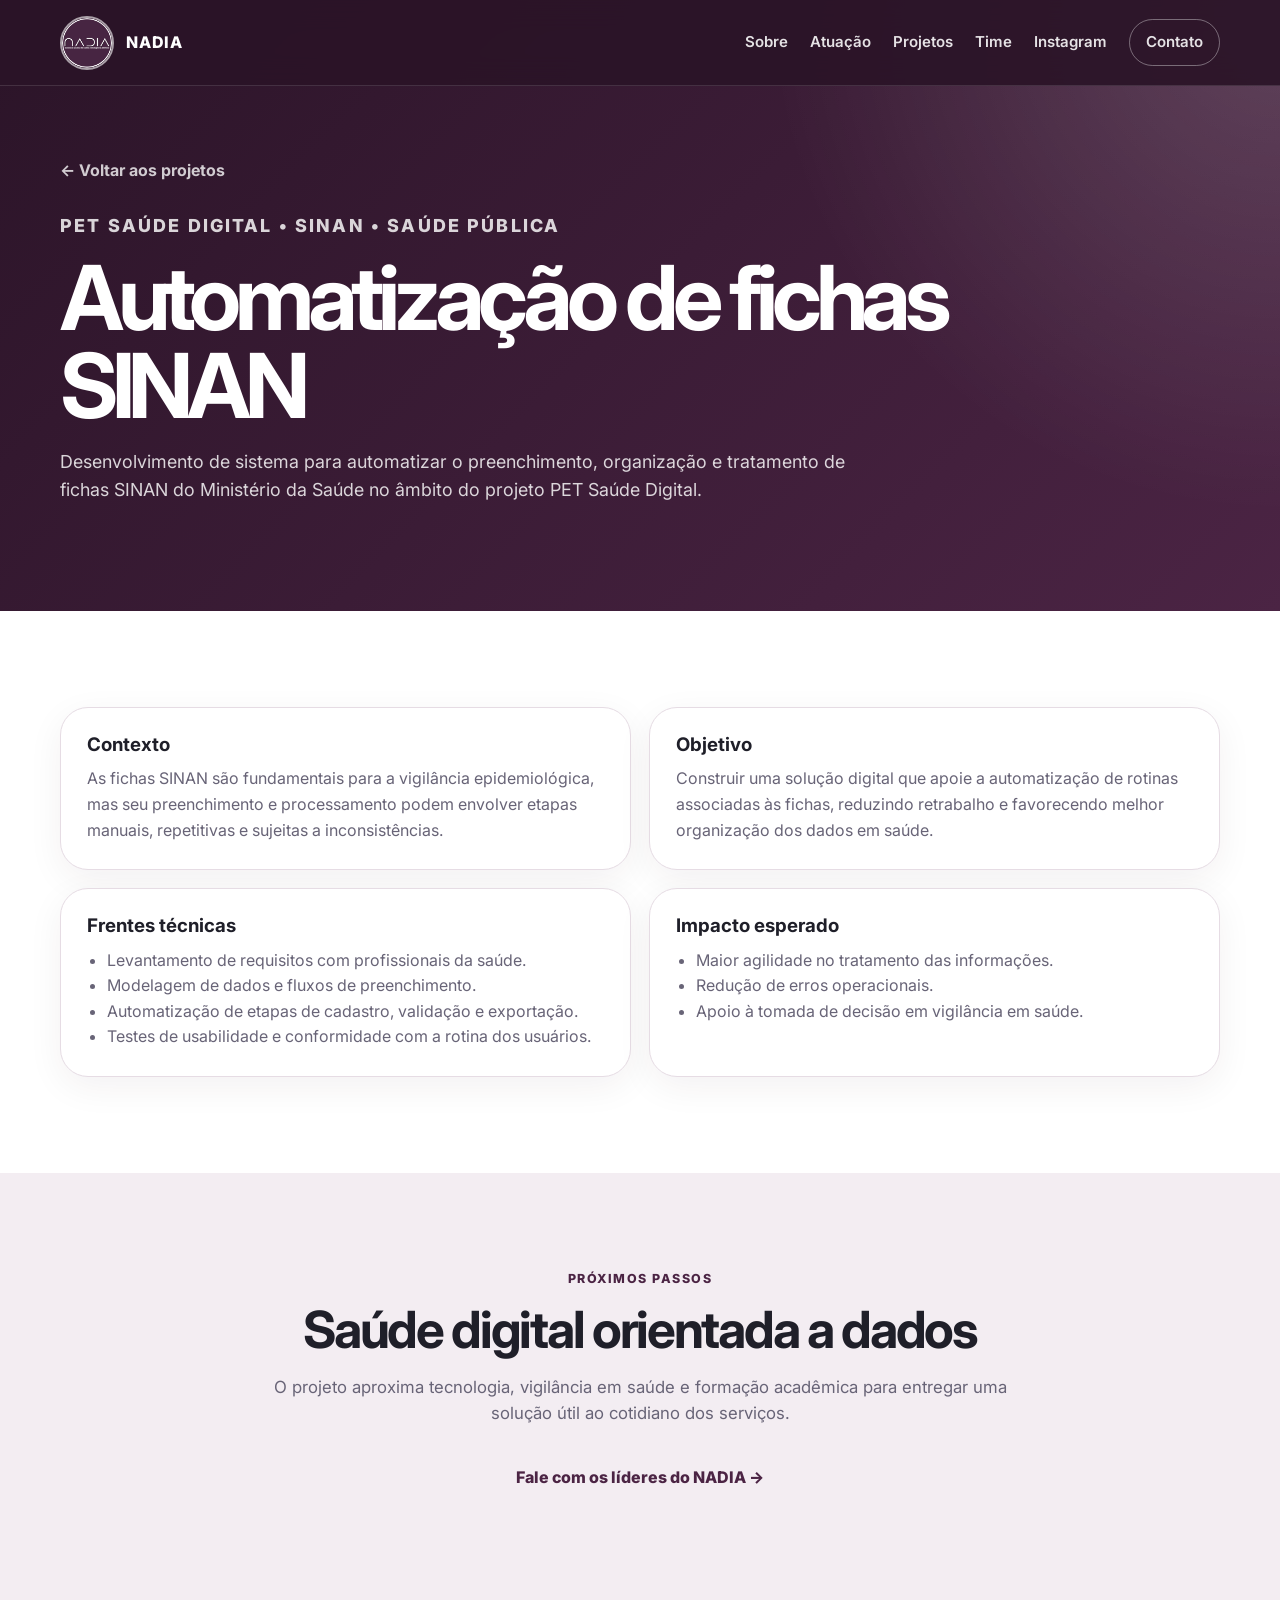
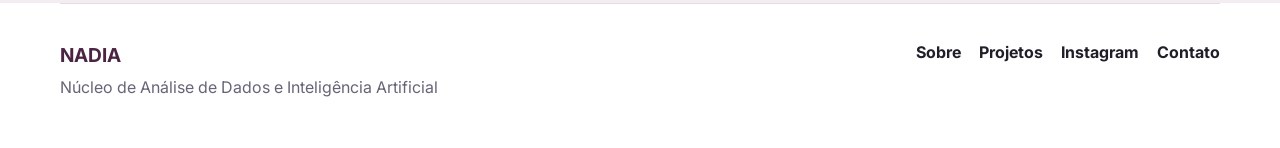
==== projetos/automatizacao-sinan.html @ a777f763 "versão inicial do site do grupo de pesquisa" ====
<!DOCTYPE html>
<html lang="pt-BR">
<head>
  <meta charset="UTF-8" />
  <meta name="viewport" content="width=device-width, initial-scale=1.0" />
  <meta name="description" content="Projeto do NADIA: sistema para automatizar fichas SINAN no PET Saúde Digital." />
  <title>Automatização de fichas SINAN | NADIA</title>
  <link rel="preconnect" href="https://fonts.googleapis.com">
  <link rel="preconnect" href="https://fonts.gstatic.com" crossorigin>
  <link href="https://fonts.googleapis.com/css2?family=Inter:wght@400;500;600;700;800&display=swap" rel="stylesheet">
  <link rel="stylesheet" href="../styles.css" />
</head>
<body class="project-page">
  <header class="site-header">
    <nav class="navbar" aria-label="Navegação principal">
      <a class="brand" href="../index.html#topo" aria-label="Página inicial NADIA">
        <img src="../assets/nadia-logo.png" alt="Logomarca do NADIA" />
        <span>NADIA</span>
      </a>
      <button class="menu-toggle" aria-label="Abrir menu" aria-expanded="false">☰</button>
      <div class="nav-links">
        <a href="../index.html#sobre">Sobre</a>
        <a href="../index.html#atuacao">Atuação</a>
        <a href="../index.html#projetos">Projetos</a>
        <a href="../index.html#time">Time</a>
        <a href="https://www.instagram.com/nadia.ufsm/" target="_blank" rel="noopener">Instagram</a>
        <a href="../index.html#contato" class="nav-cta">Contato</a>
      </div>
    </nav>
    <section class="project-hero">
      <a class="breadcrumb" href="../index.html#projetos">← Voltar aos projetos</a>
      <p class="eyebrow">PET Saúde Digital • SINAN • Saúde pública</p>
      <h1>Automatização de fichas SINAN</h1>
      <p>Desenvolvimento de sistema para automatizar o preenchimento, organização e tratamento de fichas SINAN do Ministério da Saúde no âmbito do projeto PET Saúde Digital.</p>
    </section>
  </header>

  <main>
    <section class="section">
      <div class="detail-grid">
        <article class="detail-card">
          <h3>Contexto</h3>
          <p>As fichas SINAN são fundamentais para a vigilância epidemiológica, mas seu preenchimento e processamento podem envolver etapas manuais, repetitivas e sujeitas a inconsistências.</p>
        </article>
        <article class="detail-card">
          <h3>Objetivo</h3>
          <p>Construir uma solução digital que apoie a automatização de rotinas associadas às fichas, reduzindo retrabalho e favorecendo melhor organização dos dados em saúde.</p>
        </article>
        <article class="detail-card">
          <h3>Frentes técnicas</h3>
          <ul><li>Levantamento de requisitos com profissionais da saúde.</li><li>Modelagem de dados e fluxos de preenchimento.</li><li>Automatização de etapas de cadastro, validação e exportação.</li><li>Testes de usabilidade e conformidade com a rotina dos usuários.</li></ul>
        </article>
        <article class="detail-card">
          <h3>Impacto esperado</h3>
          <ul><li>Maior agilidade no tratamento das informações.</li><li>Redução de erros operacionais.</li><li>Apoio à tomada de decisão em vigilância em saúde.</li></ul>
        </article>
      </div>
    </section>

    <section class="section soft-bg">
      <div class="section-heading centered">
        <p class="eyebrow">Próximos passos</p>
        <h2>Saúde digital orientada a dados</h2>
        <p>O projeto aproxima tecnologia, vigilância em saúde e formação acadêmica para entregar uma solução útil ao cotidiano dos serviços.</p>
      </div>
      <p style="text-align:center"><a class="back-link" href="../index.html#contato">Fale com os líderes do NADIA →</a></p>
    </section>
  </main>

  <footer class="footer">
    <div>
      <strong>NADIA</strong>
      <p>Núcleo de Análise de Dados e Inteligência Artificial</p>
    </div>
    <div class="footer-links">
      <a href="../index.html#sobre">Sobre</a>
      <a href="../index.html#projetos">Projetos</a>
      <a href="https://www.instagram.com/nadia.ufsm/" target="_blank" rel="noopener">Instagram</a>
      <a href="../index.html#contato">Contato</a>
    </div>
  </footer>
  <script src="../script.js"></script>
</body>
</html>
---- styles.css ----
:root {
  --purple: #4b2444;
  --purple-dark: #2b1428;
  --purple-soft: #f3edf2;
  --text: #1f1f29;
  --muted: #686477;
  --white: #ffffff;
  --line: #e6dce4;
  --shadow: 0 22px 60px rgba(43, 20, 40, 0.16);
  --radius: 28px;
  --nav-height: 86px;
}

* { box-sizing: border-box; }
html { scroll-behavior: smooth; scroll-padding-top: calc(var(--nav-height) + 18px); }
body {
  margin: 0;
  font-family: 'Inter', system-ui, -apple-system, BlinkMacSystemFont, 'Segoe UI', sans-serif;
  color: var(--text);
  background: var(--white);
  line-height: 1.6;
}

a { color: inherit; text-decoration: none; }
img { max-width: 100%; display: block; }

.site-header {
  min-height: 100vh;
  background:
    radial-gradient(circle at top right, rgba(255,255,255,0.16), transparent 32rem),
    linear-gradient(135deg, var(--purple-dark), var(--purple));
  color: var(--white);
  overflow: visible;
}

.navbar {
  width: 100%;
  min-height: var(--nav-height);
  padding: 14px max(16px, calc((100% - 1160px) / 2));
  display: flex;
  align-items: center;
  justify-content: space-between;
  position: sticky;
  top: 0;
  z-index: 1000;
  background: rgba(43, 20, 40, 0.92);
  backdrop-filter: blur(14px);
  border-bottom: 1px solid rgba(255,255,255,0.12);
}

.brand { display: flex; align-items: center; gap: 12px; font-weight: 800; letter-spacing: 0.05em; }
.brand img { width: 54px; height: 54px; border-radius: 50%; object-fit: cover; border: 2px solid rgba(255,255,255,0.6); }
.nav-links { display: flex; align-items: center; gap: 22px; font-size: 0.94rem; font-weight: 600; }
.nav-links a { opacity: 0.88; transition: opacity .2s ease, transform .2s ease; }
.nav-links a:hover { opacity: 1; transform: translateY(-1px); }
.nav-cta { padding: 10px 16px; border: 1px solid rgba(255,255,255,0.42); border-radius: 999px; }
.menu-toggle { display: none; background: transparent; border: 0; color: var(--white); font-size: 1.8rem; }

.hero {
  width: min(1160px, calc(100% - 32px));
  margin: 0 auto;
  min-height: calc(100vh - var(--nav-height));
  display: grid;
  grid-template-columns: 1.08fr 0.92fr;
  align-items: center;
  gap: 56px;
  padding: 52px 0 88px;
}

.eyebrow { margin: 0 0 14px; color: #d8c5d4; font-weight: 800; text-transform: uppercase; letter-spacing: 0.12em; font-size: 0.78rem; }
.section .eyebrow { color: var(--purple); }
.hero h1, .project-hero h1 { margin: 0; font-size: clamp(2.7rem, 7vw, 5.8rem); line-height: 0.98; letter-spacing: -0.07em; max-width: 920px; }
.hero-text { max-width: 690px; font-size: 1.18rem; color: rgba(255,255,255,0.82); margin: 26px 0 34px; }
.hero-actions { display: flex; gap: 14px; flex-wrap: wrap; }
.btn { display: inline-flex; justify-content: center; align-items: center; min-height: 48px; padding: 13px 20px; border-radius: 999px; font-weight: 800; border: 1px solid transparent; cursor: pointer; transition: transform .2s ease, box-shadow .2s ease; }
.btn:hover { transform: translateY(-2px); }
.btn.primary { background: var(--white); color: var(--purple); box-shadow: 0 16px 30px rgba(0,0,0,0.15); }
.btn.secondary { border-color: rgba(255,255,255,0.38); color: var(--white); }

.hero-card {
  background: rgba(255,255,255,0.08);
  border: 1px solid rgba(255,255,255,0.18);
  border-radius: 38px;
  padding: 34px;
  box-shadow: 0 32px 90px rgba(0,0,0,0.18);
  backdrop-filter: blur(12px);
}
.hero-card img { width: 100%; border-radius: 28px; background: var(--purple); }
.stats-grid { display: grid; grid-template-columns: repeat(2, 1fr); gap: 14px; margin-top: 18px; }
.stats-grid div { border: 1px solid rgba(255,255,255,0.18); border-radius: 18px; padding: 16px; background: rgba(255,255,255,0.06); }
.stats-grid strong { display: block; font-size: 1.5rem; line-height: 1; }
.stats-grid span { color: rgba(255,255,255,0.72); font-size: 0.88rem; }

.section { width: min(1160px, calc(100% - 32px)); margin: 0 auto; padding: 96px 0; }
.soft-bg { width: 100%; max-width: none; background: var(--purple-soft); padding-left: max(16px, calc((100% - 1160px) / 2)); padding-right: max(16px, calc((100% - 1160px) / 2)); }
.dark { width: 100%; max-width: none; background: var(--purple-dark); color: var(--white); padding-left: max(16px, calc((100% - 1160px) / 2)); padding-right: max(16px, calc((100% - 1160px) / 2)); }
.section-heading { max-width: 760px; margin-bottom: 38px; }
.section-heading.centered { margin-left: auto; margin-right: auto; text-align: center; }
.section h2 { margin: 0; font-size: clamp(2rem, 4vw, 3.4rem); line-height: 1.05; letter-spacing: -0.045em; }
.section-heading > p:last-child { color: var(--muted); font-size: 1.05rem; }
.dark .section-heading > p:last-child { color: rgba(255,255,255,0.74); }
.two-columns { display: grid; grid-template-columns: repeat(2, 1fr); gap: 42px; color: var(--muted); font-size: 1.05rem; }

.cards { display: grid; gap: 18px; }
.cards.three { grid-template-columns: repeat(3, 1fr); }
.cards.four { grid-template-columns: repeat(4, 1fr); }
.card, .project-card, .person-card, .mini-card, .timeline article, .news-list article, blockquote, .contact-list article, .detail-card {
  background: var(--white);
  border: 1px solid var(--line);
  border-radius: var(--radius);
  padding: 26px;
  box-shadow: 0 10px 36px rgba(43, 20, 40, 0.06);
}
.card .icon { display: inline-flex; width: 42px; height: 42px; border-radius: 14px; background: var(--purple); color: var(--white); align-items: center; justify-content: center; font-weight: 800; margin-bottom: 18px; }
.card h3, .project-card h3, .person-card h3, .mini-card h3, .timeline h3, .news-list h3, .contact-list h3, .detail-card h3 { margin: 0 0 10px; line-height: 1.2; }
.card p, .project-card p, .person-card p, .mini-card p, .timeline p, .news-list p, .contact-list p, .detail-card p, .detail-card li { margin: 0; color: var(--muted); }

.project-grid { display: grid; grid-template-columns: repeat(auto-fit, minmax(230px, 1fr)); gap: 18px; }
.project-card { display: flex; flex-direction: column; }
.project-card a { display: inline-block; margin-top: auto; padding-top: 24px; font-weight: 800; color: var(--purple); }
.tag, .date { color: var(--purple) !important; font-weight: 800; font-size: 0.8rem; text-transform: uppercase; letter-spacing: 0.09em; margin-bottom: 12px !important; }
.dark .mini-card { background: rgba(255,255,255,0.08); border-color: rgba(255,255,255,0.14); }
.dark .mini-card p { color: rgba(255,255,255,0.72); }

.people-grid { display: grid; grid-template-columns: repeat(4, 1fr); gap: 18px; }
.person-card.leader { border-color: rgba(75,36,68,0.4); box-shadow: var(--shadow); }
.avatar { width: 64px; height: 64px; border-radius: 22px; background: var(--purple); color: var(--white); display: flex; align-items: center; justify-content: center; font-weight: 800; font-size: 1.2rem; margin-bottom: 18px; }
.role { color: var(--purple) !important; font-weight: 800; margin-bottom: 10px !important; }
.text-link { color: var(--purple); font-weight: 800; text-decoration: underline; text-underline-offset: 3px; }

.timeline { display: grid; grid-template-columns: repeat(3, 1fr); gap: 18px; }
.timeline span { color: var(--purple); font-weight: 800; }
.quote-grid { display: grid; grid-template-columns: repeat(2, 1fr); gap: 18px; }
blockquote { margin: 0; font-size: 1.16rem; font-weight: 600; }
blockquote cite { display: block; color: var(--muted); font-size: 0.94rem; margin-top: 18px; font-style: normal; font-weight: 600; }
.news-list { display: grid; gap: 16px; max-width: 880px; margin: 0 auto; }

.contact-section { padding-top: 40px; }
.contact-card { display: grid; grid-template-columns: 0.9fr 1.1fr; gap: 36px; background: var(--purple-soft); border-radius: 38px; padding: 42px; border: 1px solid var(--line); }
.contact-card h2 { margin-bottom: 16px; }
.contact-card p { color: var(--muted); }
.contact-list { display: grid; gap: 16px; }
.contact-list a { display: inline-flex; margin-top: 10px; color: var(--purple); font-weight: 800; overflow-wrap: anywhere; }

.footer { width: min(1160px, calc(100% - 32px)); margin: 0 auto; padding: 36px 0 48px; display: flex; justify-content: space-between; gap: 20px; border-top: 1px solid var(--line); color: var(--muted); }
.footer strong { color: var(--purple); font-size: 1.2rem; }
.footer p { margin: 4px 0 0; }
.footer-links { display: flex; gap: 18px; flex-wrap: wrap; font-weight: 700; }
.footer-links a { color: var(--text); }

.project-page .site-header { min-height: auto; }
.project-hero { width: min(1160px, calc(100% - 32px)); margin: 0 auto; padding: 72px 0 88px; color: var(--white); }
.project-hero p { max-width: 820px; color: rgba(255,255,255,0.82); font-size: 1.12rem; }
.breadcrumb { display: inline-flex; margin-bottom: 28px; color: rgba(255,255,255,0.78); font-weight: 700; }
.detail-grid { display: grid; grid-template-columns: 1fr 1fr; gap: 18px; }
.detail-card ul { margin: 0; padding-left: 20px; }
.back-link { color: var(--purple); font-weight: 800; }

@media (max-width: 1040px) {
  .nav-links { gap: 14px; font-size: 0.88rem; }
}

@media (max-width: 900px) {
  .menu-toggle { display: block; }
  .nav-links { display: none; position: absolute; top: var(--nav-height); left: 16px; right: 16px; flex-direction: column; align-items: stretch; background: rgba(43, 20, 40, 0.98); padding: 22px; border-radius: 24px; box-shadow: 0 24px 60px rgba(0,0,0,0.24); }
  .nav-links.open { display: flex; }
  .hero, .two-columns, .project-grid, .contact-card, .detail-grid { grid-template-columns: 1fr; }
  .cards.three, .cards.four, .people-grid, .timeline, .quote-grid { grid-template-columns: repeat(2, 1fr); }
  .hero { padding-top: 24px; }
}

@media (max-width: 620px) {
  :root { --nav-height: 78px; }
  .brand img { width: 46px; height: 46px; }
  .cards.three, .cards.four, .people-grid, .timeline, .quote-grid, .stats-grid { grid-template-columns: 1fr; }
  .section { padding: 72px 0; }
  .soft-bg, .dark { padding-top: 72px; padding-bottom: 72px; }
  .contact-card { padding: 26px; border-radius: 28px; }
  .footer { flex-direction: column; }
}

/* Atualização: fotos do time e locais físicos */
.person-photo {
  width: 100%;
  aspect-ratio: 1 / 1;
  border-radius: 24px;
  overflow: hidden;
  background: var(--purple-soft);
  border: 1px solid var(--line);
  margin-bottom: 18px;
}
.person-photo img {
  width: 100%;
  height: 100%;
  object-fit: cover;
  display: block;
}
.location-grid {
  display: grid;
  grid-template-columns: repeat(2, 1fr);
  gap: 18px;
}
.location-card {
  background: var(--white);
  border: 1px solid var(--line);
  border-radius: var(--radius);
  padding: 28px;
  box-shadow: 0 10px 36px rgba(43, 20, 40, 0.06);
}
.location-card h3 { margin: 0 0 12px; }
.location-card p { margin: 0 0 8px; color: var(--muted); }
.location-card strong { color: var(--text); }
.helper-text {
  font-size: 0.9rem;
  font-style: italic;
}
@media (max-width: 900px) {
  .location-grid { grid-template-columns: 1fr; }
}

/* Menu fixo em toda a rolagem da página */
.site-header { padding-top: var(--nav-height); }
.navbar {
  position: fixed;
  left: 0;
  right: 0;
  top: 0;
}
@media (max-width: 900px) {
  .nav-links { position: fixed; }
}
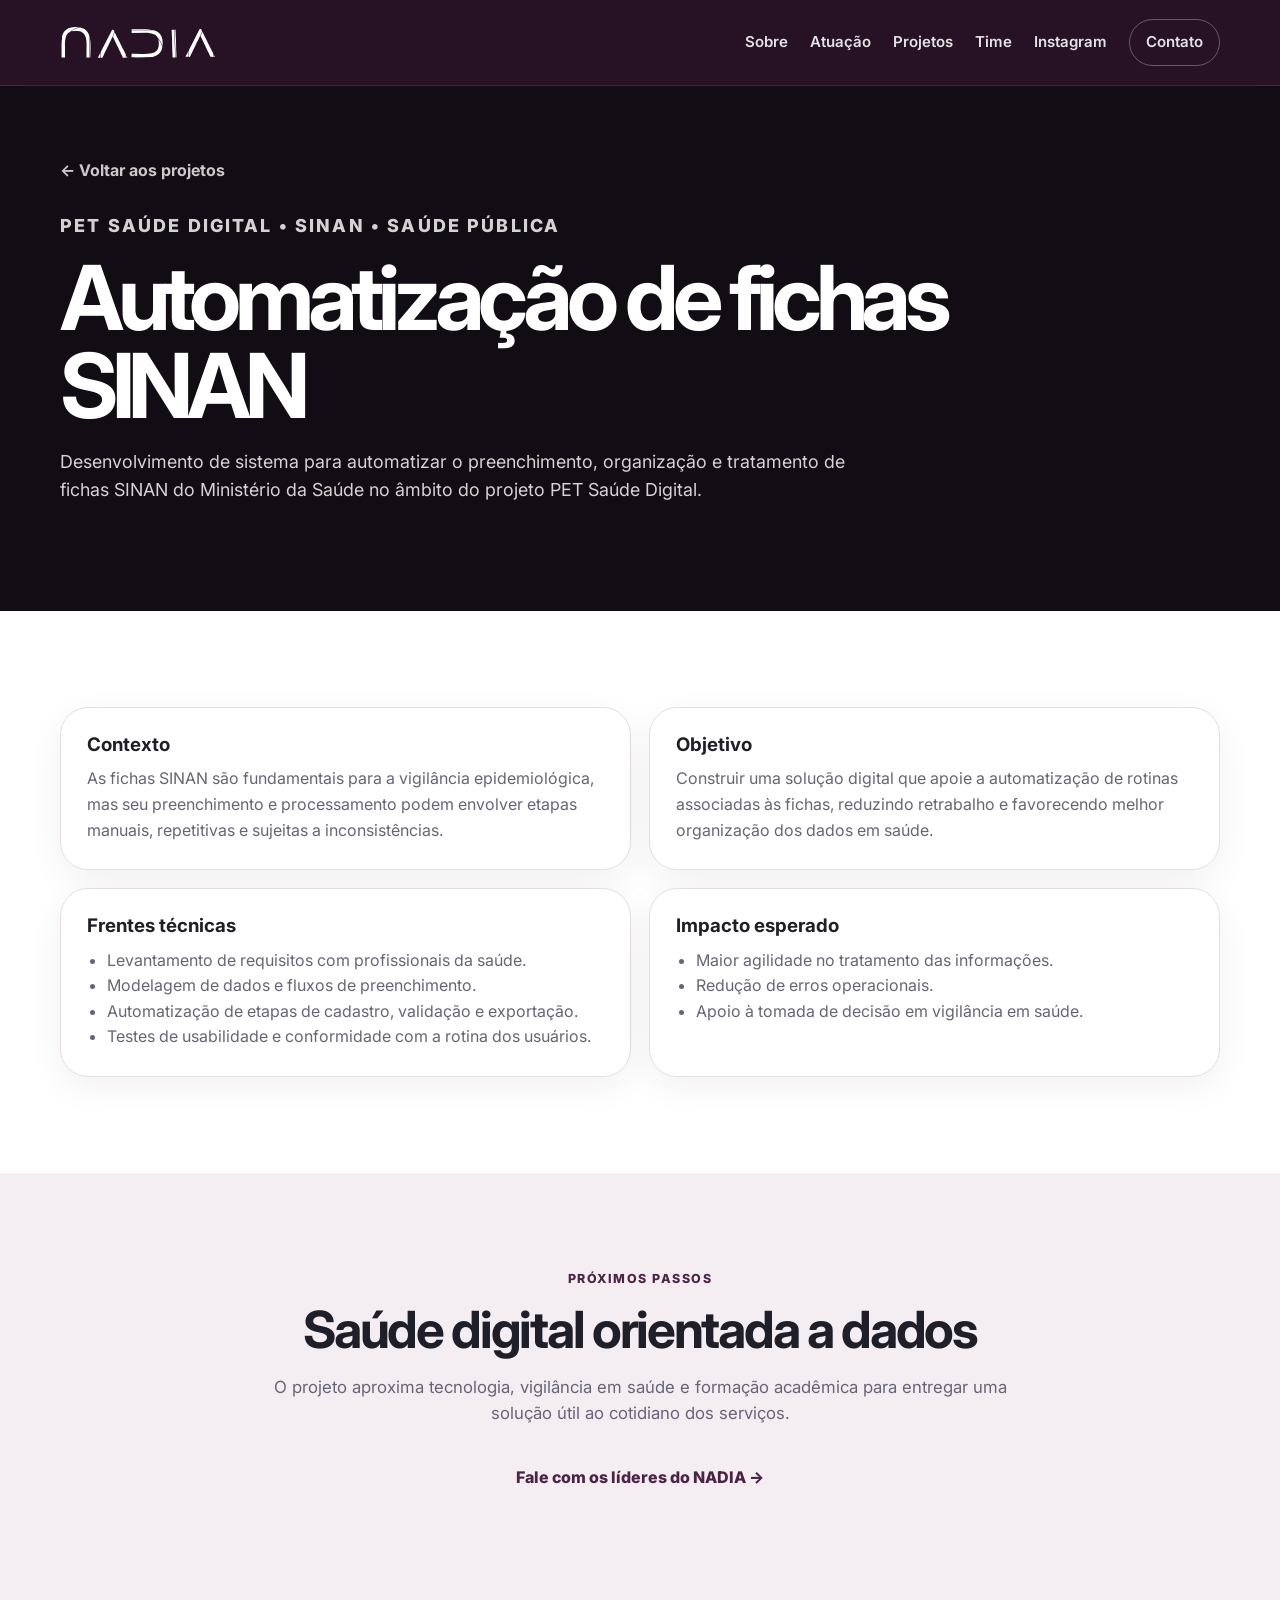
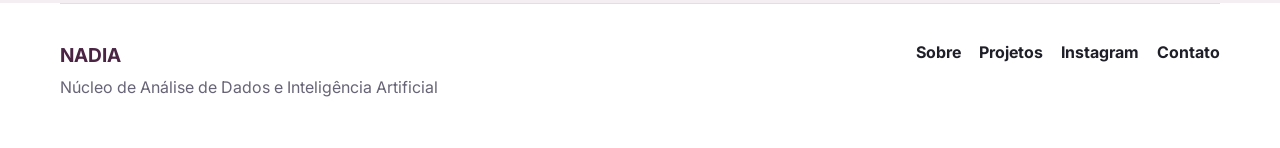
==== commit 0b03d748: "carrosel adicionado e nova logo" ====
--- a/projetos/automatizacao-sinan.html
+++ b/projetos/automatizacao-sinan.html
@@ -8,13 +8,14 @@
   <link rel="preconnect" href="https://fonts.googleapis.com">
   <link rel="preconnect" href="https://fonts.gstatic.com" crossorigin>
   <link href="https://fonts.googleapis.com/css2?family=Inter:wght@400;500;600;700;800&display=swap" rel="stylesheet">
+  <link rel="icon" type="image/png" href="../assets/icons/favicon.png" />
   <link rel="stylesheet" href="../styles.css" />
 </head>
 <body class="project-page">
   <header class="site-header">
     <nav class="navbar" aria-label="Navegação principal">
       <a class="brand" href="../index.html#topo" aria-label="Página inicial NADIA">
-        <img src="../assets/nadia-logo.png" alt="Logomarca do NADIA" />
+        <img src="../assets/nadia-logo-branco.svg" alt="Logomarca do NADIA" />
         <span>NADIA</span>
       </a>
       <button class="menu-toggle" aria-label="Abrir menu" aria-expanded="false">☰</button>
--- a/styles.css
+++ b/styles.css
@@ -1,12 +1,12 @@
 :root {
   --purple: #4b2444;
   --purple-dark: #2b1428;
-  --purple-soft: #f3edf2;
+  --purple-soft: #f4eef3;
   --text: #1f1f29;
   --muted: #686477;
   --white: #ffffff;
   --line: #e6dce4;
-  --shadow: 0 22px 60px rgba(43, 20, 40, 0.16);
+  --shadow: 0 24px 60px rgba(43, 20, 40, 0.14);
   --radius: 28px;
   --nav-height: 86px;
 }
@@ -22,15 +22,14 @@
 }
 
 a { color: inherit; text-decoration: none; }
-img { max-width: 100%; display: block; }
+img { display: block; max-width: 100%; }
 
 .site-header {
   min-height: 100vh;
-  background:
-    radial-gradient(circle at top right, rgba(255,255,255,0.16), transparent 32rem),
-    linear-gradient(135deg, var(--purple-dark), var(--purple));
   color: var(--white);
-  overflow: visible;
+  background: #120d14;
+  padding-top: var(--nav-height);
+  position: relative;
 }
 
 .navbar {
@@ -40,146 +39,329 @@
   display: flex;
   align-items: center;
   justify-content: space-between;
-  position: sticky;
-  top: 0;
+  position: fixed;
+  inset: 0 0 auto 0;
   z-index: 1000;
-  background: rgba(43, 20, 40, 0.92);
+  background: rgba(43, 20, 40, 0.88);
   backdrop-filter: blur(14px);
-  border-bottom: 1px solid rgba(255,255,255,0.12);
-}
-
-.brand { display: flex; align-items: center; gap: 12px; font-weight: 800; letter-spacing: 0.05em; }
-.brand img { width: 54px; height: 54px; border-radius: 50%; object-fit: cover; border: 2px solid rgba(255,255,255,0.6); }
-.nav-links { display: flex; align-items: center; gap: 22px; font-size: 0.94rem; font-weight: 600; }
-.nav-links a { opacity: 0.88; transition: opacity .2s ease, transform .2s ease; }
-.nav-links a:hover { opacity: 1; transform: translateY(-1px); }
-.nav-cta { padding: 10px 16px; border: 1px solid rgba(255,255,255,0.42); border-radius: 999px; }
-.menu-toggle { display: none; background: transparent; border: 0; color: var(--white); font-size: 1.8rem; }
+  border-bottom: 1px solid rgba(255,255,255,0.1);
+}
+
+.brand {
+  display: inline-flex;
+  align-items: center;
+  gap: 12px;
+  font-weight: 800;
+  letter-spacing: 0.05em;
+}
+.brand img {
+  width: 156px;
+  height: auto;
+  max-height: 48px;
+  object-fit: contain;
+}
+.brand span { display: none; }
+
+.nav-links {
+  display: flex;
+  align-items: center;
+  gap: 22px;
+  font-size: 0.94rem;
+  font-weight: 600;
+}
+.nav-links a {
+  opacity: 0.88;
+  transition: opacity .2s ease, transform .2s ease;
+}
+.nav-links a:hover {
+  opacity: 1;
+  transform: translateY(-1px);
+}
+.nav-cta {
+  padding: 10px 16px;
+  border: 1px solid rgba(255,255,255,0.34);
+  border-radius: 999px;
+}
+.menu-toggle {
+  display: none;
+  background: transparent;
+  border: 0;
+  color: var(--white);
+  font-size: 1.8rem;
+}
 
 .hero {
+  width: 100%;
+  margin: 0;
+}
+
+.hero-inner {
   width: min(1160px, calc(100% - 32px));
   margin: 0 auto;
+}
+
+.hero-immersive {
+  position: relative;
   min-height: calc(100vh - var(--nav-height));
+  display: flex;
+  align-items: center;
+  padding: 0;
+  overflow: hidden;
+}
+
+.hero-immersive .hero-content {
+  width: min(1160px, calc(100% - 32px));
+  margin: 0 auto;
+}
+
+.hero-background,
+.hero-overlay,
+.hero-slide {
+  position: absolute;
+  inset: 0;
+}
+
+.hero-background {
+  border-radius: 0;
+  overflow: hidden;
+  background: var(--purple-dark);
+  box-shadow: none;
+}
+
+.hero-slide {
+  opacity: 0;
+  transition: opacity 0.9s ease;
+}
+.hero-slide.active { opacity: 1; }
+.hero-slide img {
+  width: 100%;
+  height: 100%;
+  object-fit: cover;
+  filter: blur(4px) brightness(0.58) saturate(1.05);
+  transform: scale(1.08);
+}
+
+.hero-overlay {
+  background:
+    radial-gradient(circle at top left, rgba(255,255,255,0.12), transparent 26rem),
+    linear-gradient(90deg, rgba(18, 13, 20, 0.52) 0%, rgba(18, 13, 20, 0.30) 42%, rgba(18, 13, 20, 0.44) 100%);
+}
+
+.hero-panel {
+  position: relative;
+  z-index: 2;
+  width: min(100%, 760px);
+  padding: clamp(48px, 6vw, 82px) 0;
+}
+
+.eyebrow {
+  margin: 0 0 14px;
+  color: rgba(255,255,255,0.8);
+  font-weight: 800;
+  text-transform: uppercase;
+  letter-spacing: 0.12em;
+  font-size: 0.78rem;
+}
+.section .eyebrow,
+.contact-section .eyebrow { color: var(--purple); }
+
+.hero h1,
+.project-hero h1 {
+  margin: 0;
+  font-size: clamp(2.7rem, 7vw, 5.8rem);
+  line-height: 0.98;
+  letter-spacing: -0.07em;
+  max-width: 920px;
+}
+.hero-text {
+  max-width: 650px;
+  font-size: 1.14rem;
+  color: rgba(255,255,255,0.84);
+  margin: 24px 0 34px;
+}
+.hero-actions {
+  display: flex;
+  gap: 14px;
+  flex-wrap: wrap;
+}
+.btn {
+  display: inline-flex;
+  justify-content: center;
+  align-items: center;
+  min-height: 48px;
+  padding: 13px 20px;
+  border-radius: 999px;
+  font-weight: 800;
+  border: 1px solid transparent;
+  cursor: pointer;
+  transition: transform .2s ease, box-shadow .2s ease, background .2s ease;
+}
+.btn:hover { transform: translateY(-2px); }
+.btn.primary {
+  background: var(--white);
+  color: var(--purple);
+  box-shadow: 0 16px 30px rgba(0,0,0,0.18);
+}
+.btn.secondary {
+  border-color: rgba(255,255,255,0.34);
+  color: var(--white);
+  background: rgba(255,255,255,0.06);
+}
+
+.section {
+  width: min(1160px, calc(100% - 32px));
+  margin: 0 auto;
+  padding: 96px 0;
+}
+.soft-bg {
+  width: 100%;
+  max-width: none;
+  background: var(--purple-soft);
+  padding-left: max(16px, calc((100% - 1160px) / 2));
+  padding-right: max(16px, calc((100% - 1160px) / 2));
+}
+.dark {
+  width: 100%;
+  max-width: none;
+  background: var(--purple-dark);
+  color: var(--white);
+  padding-left: max(16px, calc((100% - 1160px) / 2));
+  padding-right: max(16px, calc((100% - 1160px) / 2));
+}
+.section-heading {
+  max-width: 760px;
+  margin-bottom: 38px;
+}
+.section-heading.centered {
+  margin-left: auto;
+  margin-right: auto;
+  text-align: center;
+}
+.section h2 {
+  margin: 0;
+  font-size: clamp(2rem, 4vw, 3.4rem);
+  line-height: 1.05;
+  letter-spacing: -0.045em;
+}
+.section-heading > p:last-child {
+  color: var(--muted);
+  font-size: 1.05rem;
+}
+.dark .section-heading > p:last-child {
+  color: rgba(255,255,255,0.74);
+}
+.two-columns {
   display: grid;
-  grid-template-columns: 1.08fr 0.92fr;
-  align-items: center;
-  gap: 56px;
-  padding: 52px 0 88px;
-}
-
-.eyebrow { margin: 0 0 14px; color: #d8c5d4; font-weight: 800; text-transform: uppercase; letter-spacing: 0.12em; font-size: 0.78rem; }
-.section .eyebrow { color: var(--purple); }
-.hero h1, .project-hero h1 { margin: 0; font-size: clamp(2.7rem, 7vw, 5.8rem); line-height: 0.98; letter-spacing: -0.07em; max-width: 920px; }
-.hero-text { max-width: 690px; font-size: 1.18rem; color: rgba(255,255,255,0.82); margin: 26px 0 34px; }
-.hero-actions { display: flex; gap: 14px; flex-wrap: wrap; }
-.btn { display: inline-flex; justify-content: center; align-items: center; min-height: 48px; padding: 13px 20px; border-radius: 999px; font-weight: 800; border: 1px solid transparent; cursor: pointer; transition: transform .2s ease, box-shadow .2s ease; }
-.btn:hover { transform: translateY(-2px); }
-.btn.primary { background: var(--white); color: var(--purple); box-shadow: 0 16px 30px rgba(0,0,0,0.15); }
-.btn.secondary { border-color: rgba(255,255,255,0.38); color: var(--white); }
-
-.hero-card {
-  background: rgba(255,255,255,0.08);
-  border: 1px solid rgba(255,255,255,0.18);
-  border-radius: 38px;
-  padding: 34px;
-  box-shadow: 0 32px 90px rgba(0,0,0,0.18);
-  backdrop-filter: blur(12px);
-}
-.hero-card img { width: 100%; border-radius: 28px; background: var(--purple); }
-.stats-grid { display: grid; grid-template-columns: repeat(2, 1fr); gap: 14px; margin-top: 18px; }
-.stats-grid div { border: 1px solid rgba(255,255,255,0.18); border-radius: 18px; padding: 16px; background: rgba(255,255,255,0.06); }
-.stats-grid strong { display: block; font-size: 1.5rem; line-height: 1; }
-.stats-grid span { color: rgba(255,255,255,0.72); font-size: 0.88rem; }
-
-.section { width: min(1160px, calc(100% - 32px)); margin: 0 auto; padding: 96px 0; }
-.soft-bg { width: 100%; max-width: none; background: var(--purple-soft); padding-left: max(16px, calc((100% - 1160px) / 2)); padding-right: max(16px, calc((100% - 1160px) / 2)); }
-.dark { width: 100%; max-width: none; background: var(--purple-dark); color: var(--white); padding-left: max(16px, calc((100% - 1160px) / 2)); padding-right: max(16px, calc((100% - 1160px) / 2)); }
-.section-heading { max-width: 760px; margin-bottom: 38px; }
-.section-heading.centered { margin-left: auto; margin-right: auto; text-align: center; }
-.section h2 { margin: 0; font-size: clamp(2rem, 4vw, 3.4rem); line-height: 1.05; letter-spacing: -0.045em; }
-.section-heading > p:last-child { color: var(--muted); font-size: 1.05rem; }
-.dark .section-heading > p:last-child { color: rgba(255,255,255,0.74); }
-.two-columns { display: grid; grid-template-columns: repeat(2, 1fr); gap: 42px; color: var(--muted); font-size: 1.05rem; }
-
-.cards { display: grid; gap: 18px; }
+  grid-template-columns: repeat(2, 1fr);
+  gap: 42px;
+  color: var(--muted);
+  font-size: 1.05rem;
+}
+
+.cards,
+.project-grid,
+.people-grid,
+.timeline,
+.quote-grid,
+.location-grid,
+.detail-grid {
+  display: grid;
+  gap: 18px;
+}
 .cards.three { grid-template-columns: repeat(3, 1fr); }
 .cards.four { grid-template-columns: repeat(4, 1fr); }
-.card, .project-card, .person-card, .mini-card, .timeline article, .news-list article, blockquote, .contact-list article, .detail-card {
+.project-grid { grid-template-columns: repeat(auto-fit, minmax(230px, 1fr)); }
+.people-grid { grid-template-columns: repeat(4, 1fr); }
+.timeline { grid-template-columns: repeat(3, 1fr); }
+.quote-grid { grid-template-columns: repeat(2, 1fr); }
+.location-grid,
+.detail-grid { grid-template-columns: repeat(2, 1fr); }
+
+.card,
+.project-card,
+.person-card,
+.timeline article,
+.news-list article,
+blockquote,
+.contact-list article,
+.detail-card,
+.location-card {
   background: var(--white);
   border: 1px solid var(--line);
   border-radius: var(--radius);
   padding: 26px;
   box-shadow: 0 10px 36px rgba(43, 20, 40, 0.06);
 }
-.card .icon { display: inline-flex; width: 42px; height: 42px; border-radius: 14px; background: var(--purple); color: var(--white); align-items: center; justify-content: center; font-weight: 800; margin-bottom: 18px; }
-.card h3, .project-card h3, .person-card h3, .mini-card h3, .timeline h3, .news-list h3, .contact-list h3, .detail-card h3 { margin: 0 0 10px; line-height: 1.2; }
-.card p, .project-card p, .person-card p, .mini-card p, .timeline p, .news-list p, .contact-list p, .detail-card p, .detail-card li { margin: 0; color: var(--muted); }
-
-.project-grid { display: grid; grid-template-columns: repeat(auto-fit, minmax(230px, 1fr)); gap: 18px; }
-.project-card { display: flex; flex-direction: column; }
-.project-card a { display: inline-block; margin-top: auto; padding-top: 24px; font-weight: 800; color: var(--purple); }
-.tag, .date { color: var(--purple) !important; font-weight: 800; font-size: 0.8rem; text-transform: uppercase; letter-spacing: 0.09em; margin-bottom: 12px !important; }
-.dark .mini-card { background: rgba(255,255,255,0.08); border-color: rgba(255,255,255,0.14); }
-.dark .mini-card p { color: rgba(255,255,255,0.72); }
-
-.people-grid { display: grid; grid-template-columns: repeat(4, 1fr); gap: 18px; }
-.person-card.leader { border-color: rgba(75,36,68,0.4); box-shadow: var(--shadow); }
-.avatar { width: 64px; height: 64px; border-radius: 22px; background: var(--purple); color: var(--white); display: flex; align-items: center; justify-content: center; font-weight: 800; font-size: 1.2rem; margin-bottom: 18px; }
-.role { color: var(--purple) !important; font-weight: 800; margin-bottom: 10px !important; }
-.text-link { color: var(--purple); font-weight: 800; text-decoration: underline; text-underline-offset: 3px; }
-
-.timeline { display: grid; grid-template-columns: repeat(3, 1fr); gap: 18px; }
-.timeline span { color: var(--purple); font-weight: 800; }
-.quote-grid { display: grid; grid-template-columns: repeat(2, 1fr); gap: 18px; }
-blockquote { margin: 0; font-size: 1.16rem; font-weight: 600; }
-blockquote cite { display: block; color: var(--muted); font-size: 0.94rem; margin-top: 18px; font-style: normal; font-weight: 600; }
-.news-list { display: grid; gap: 16px; max-width: 880px; margin: 0 auto; }
-
-.contact-section { padding-top: 40px; }
-.contact-card { display: grid; grid-template-columns: 0.9fr 1.1fr; gap: 36px; background: var(--purple-soft); border-radius: 38px; padding: 42px; border: 1px solid var(--line); }
-.contact-card h2 { margin-bottom: 16px; }
-.contact-card p { color: var(--muted); }
-.contact-list { display: grid; gap: 16px; }
-.contact-list a { display: inline-flex; margin-top: 10px; color: var(--purple); font-weight: 800; overflow-wrap: anywhere; }
-
-.footer { width: min(1160px, calc(100% - 32px)); margin: 0 auto; padding: 36px 0 48px; display: flex; justify-content: space-between; gap: 20px; border-top: 1px solid var(--line); color: var(--muted); }
-.footer strong { color: var(--purple); font-size: 1.2rem; }
-.footer p { margin: 4px 0 0; }
-.footer-links { display: flex; gap: 18px; flex-wrap: wrap; font-weight: 700; }
-.footer-links a { color: var(--text); }
-
-.project-page .site-header { min-height: auto; }
-.project-hero { width: min(1160px, calc(100% - 32px)); margin: 0 auto; padding: 72px 0 88px; color: var(--white); }
-.project-hero p { max-width: 820px; color: rgba(255,255,255,0.82); font-size: 1.12rem; }
-.breadcrumb { display: inline-flex; margin-bottom: 28px; color: rgba(255,255,255,0.78); font-weight: 700; }
-.detail-grid { display: grid; grid-template-columns: 1fr 1fr; gap: 18px; }
-.detail-card ul { margin: 0; padding-left: 20px; }
-.back-link { color: var(--purple); font-weight: 800; }
-
-@media (max-width: 1040px) {
-  .nav-links { gap: 14px; font-size: 0.88rem; }
-}
-
-@media (max-width: 900px) {
-  .menu-toggle { display: block; }
-  .nav-links { display: none; position: absolute; top: var(--nav-height); left: 16px; right: 16px; flex-direction: column; align-items: stretch; background: rgba(43, 20, 40, 0.98); padding: 22px; border-radius: 24px; box-shadow: 0 24px 60px rgba(0,0,0,0.24); }
-  .nav-links.open { display: flex; }
-  .hero, .two-columns, .project-grid, .contact-card, .detail-grid { grid-template-columns: 1fr; }
-  .cards.three, .cards.four, .people-grid, .timeline, .quote-grid { grid-template-columns: repeat(2, 1fr); }
-  .hero { padding-top: 24px; }
-}
-
-@media (max-width: 620px) {
-  :root { --nav-height: 78px; }
-  .brand img { width: 46px; height: 46px; }
-  .cards.three, .cards.four, .people-grid, .timeline, .quote-grid, .stats-grid { grid-template-columns: 1fr; }
-  .section { padding: 72px 0; }
-  .soft-bg, .dark { padding-top: 72px; padding-bottom: 72px; }
-  .contact-card { padding: 26px; border-radius: 28px; }
-  .footer { flex-direction: column; }
-}
-
-/* Atualização: fotos do time e locais físicos */
+.card .icon {
+  display: inline-flex;
+  width: 42px;
+  height: 42px;
+  border-radius: 14px;
+  background: var(--purple);
+  color: var(--white);
+  align-items: center;
+  justify-content: center;
+  font-weight: 800;
+  margin-bottom: 18px;
+}
+.card h3,
+.project-card h3,
+.person-card h3,
+.timeline h3,
+.news-list h3,
+.contact-list h3,
+.detail-card h3,
+.location-card h3 {
+  margin: 0 0 10px;
+  line-height: 1.2;
+}
+.card p,
+.project-card p,
+.person-card p,
+.timeline p,
+.news-list p,
+.contact-list p,
+.detail-card p,
+.detail-card li,
+.location-card p {
+  margin: 0;
+  color: var(--muted);
+}
+.project-card {
+  display: flex;
+  flex-direction: column;
+}
+.project-card a {
+  display: inline-block;
+  margin-top: auto;
+  padding-top: 24px;
+  font-weight: 800;
+  color: var(--purple);
+}
+.tag,
+.date {
+  color: var(--purple) !important;
+  font-weight: 800;
+  font-size: 0.8rem;
+  text-transform: uppercase;
+  letter-spacing: 0.09em;
+  margin-bottom: 12px !important;
+}
+.role {
+  color: var(--purple) !important;
+  font-weight: 800;
+  margin-bottom: 10px !important;
+}
+.text-link {
+  color: var(--purple);
+  font-weight: 800;
+  text-decoration: underline;
+  text-underline-offset: 3px;
+}
+.person-card.leader {
+  border-color: rgba(75,36,68,0.4);
+  box-shadow: var(--shadow);
+}
 .person-photo {
   width: 100%;
   aspect-ratio: 1 / 1;
@@ -193,39 +375,171 @@
   width: 100%;
   height: 100%;
   object-fit: cover;
+}
+.timeline span { color: var(--purple); font-weight: 800; }
+blockquote {
+  margin: 0;
+  font-size: 1.16rem;
+  font-weight: 600;
+}
+blockquote cite {
   display: block;
-}
-.location-grid {
+  color: var(--muted);
+  font-size: 0.94rem;
+  margin-top: 18px;
+  font-style: normal;
+  font-weight: 600;
+}
+.news-list {
   display: grid;
-  grid-template-columns: repeat(2, 1fr);
-  gap: 18px;
-}
-.location-card {
-  background: var(--white);
-  border: 1px solid var(--line);
-  border-radius: var(--radius);
-  padding: 28px;
-  box-shadow: 0 10px 36px rgba(43, 20, 40, 0.06);
-}
-.location-card h3 { margin: 0 0 12px; }
-.location-card p { margin: 0 0 8px; color: var(--muted); }
-.location-card strong { color: var(--text); }
+  gap: 16px;
+  max-width: 880px;
+  margin: 0 auto;
+}
 .helper-text {
+  margin-top: 10px !important;
   font-size: 0.9rem;
   font-style: italic;
 }
+
+.contact-section { padding-top: 40px; }
+.contact-card {
+  display: grid;
+  grid-template-columns: 0.9fr 1.1fr;
+  gap: 36px;
+  background: var(--purple-soft);
+  border-radius: 38px;
+  padding: 42px;
+  border: 1px solid var(--line);
+}
+.contact-card h2 { margin-bottom: 16px; }
+.contact-card p { color: var(--muted); }
+.contact-list {
+  display: grid;
+  gap: 16px;
+}
+.contact-list a {
+  display: inline-flex;
+  margin-top: 10px;
+  color: var(--purple);
+  font-weight: 800;
+  overflow-wrap: anywhere;
+}
+
+.footer {
+  width: min(1160px, calc(100% - 32px));
+  margin: 0 auto;
+  padding: 36px 0 48px;
+  display: flex;
+  justify-content: space-between;
+  gap: 20px;
+  border-top: 1px solid var(--line);
+  color: var(--muted);
+}
+.footer strong {
+  color: var(--purple);
+  font-size: 1.2rem;
+}
+.footer p { margin: 4px 0 0; }
+.footer-links {
+  display: flex;
+  gap: 18px;
+  flex-wrap: wrap;
+  font-weight: 700;
+}
+.footer-links a { color: var(--text); }
+
+.project-page .site-header { min-height: auto; }
+.project-hero {
+  width: min(1160px, calc(100% - 32px));
+  margin: 0 auto;
+  padding: 72px 0 88px;
+  color: var(--white);
+}
+.project-hero p {
+  max-width: 820px;
+  color: rgba(255,255,255,0.82);
+  font-size: 1.12rem;
+}
+.breadcrumb {
+  display: inline-flex;
+  margin-bottom: 28px;
+  color: rgba(255,255,255,0.78);
+  font-weight: 700;
+}
+.detail-card ul {
+  margin: 0;
+  padding-left: 20px;
+}
+.back-link { color: var(--purple); font-weight: 800; }
+
+@media (max-width: 1040px) {
+  .nav-links { gap: 14px; font-size: 0.88rem; }
+}
+
 @media (max-width: 900px) {
-  .location-grid { grid-template-columns: 1fr; }
-}
-
-/* Menu fixo em toda a rolagem da página */
-.site-header { padding-top: var(--nav-height); }
-.navbar {
-  position: fixed;
-  left: 0;
-  right: 0;
-  top: 0;
-}
-@media (max-width: 900px) {
-  .nav-links { position: fixed; }
-}
+  .menu-toggle { display: block; }
+  .nav-links {
+    display: none;
+    position: fixed;
+    top: var(--nav-height);
+    left: 16px;
+    right: 16px;
+    flex-direction: column;
+    align-items: stretch;
+    background: rgba(43, 20, 40, 0.98);
+    padding: 22px;
+    border-radius: 24px;
+    box-shadow: 0 24px 60px rgba(0,0,0,0.24);
+  }
+  .nav-links.open { display: flex; }
+  .two-columns,
+  .contact-card,
+  .detail-grid,
+  .location-grid,
+  .hero-immersive {
+    grid-template-columns: 1fr;
+  }
+  .cards.three,
+  .cards.four,
+  .people-grid,
+  .timeline,
+  .quote-grid {
+    grid-template-columns: repeat(2, 1fr);
+  }
+  .hero-immersive {
+    min-height: 82vh;
+    padding-top: 0;
+    padding-bottom: 0;
+  }
+  .hero-panel {
+    width: 100%;
+    padding: 30px 24px 40px;
+  }
+  .hero-background { border-radius: 0; }
+}
+
+@media (max-width: 620px) {
+  :root { --nav-height: 78px; }
+  .brand img { width: 126px; }
+  .cards.three,
+  .cards.four,
+  .people-grid,
+  .timeline,
+  .quote-grid,
+  .project-grid {
+    grid-template-columns: 1fr;
+  }
+  .section { padding: 72px 0; }
+  .soft-bg,
+  .dark { padding-top: 72px; padding-bottom: 72px; }
+  .contact-card {
+    padding: 26px;
+    border-radius: 28px;
+  }
+  .footer { flex-direction: column; }
+  .hero-slide img { filter: blur(3px) brightness(0.6) saturate(1.04); }
+  .hero-panel { padding: 26px 18px 32px; }
+  .btn { width: 100%; }
+  .hero-actions { flex-direction: column; }
+}
